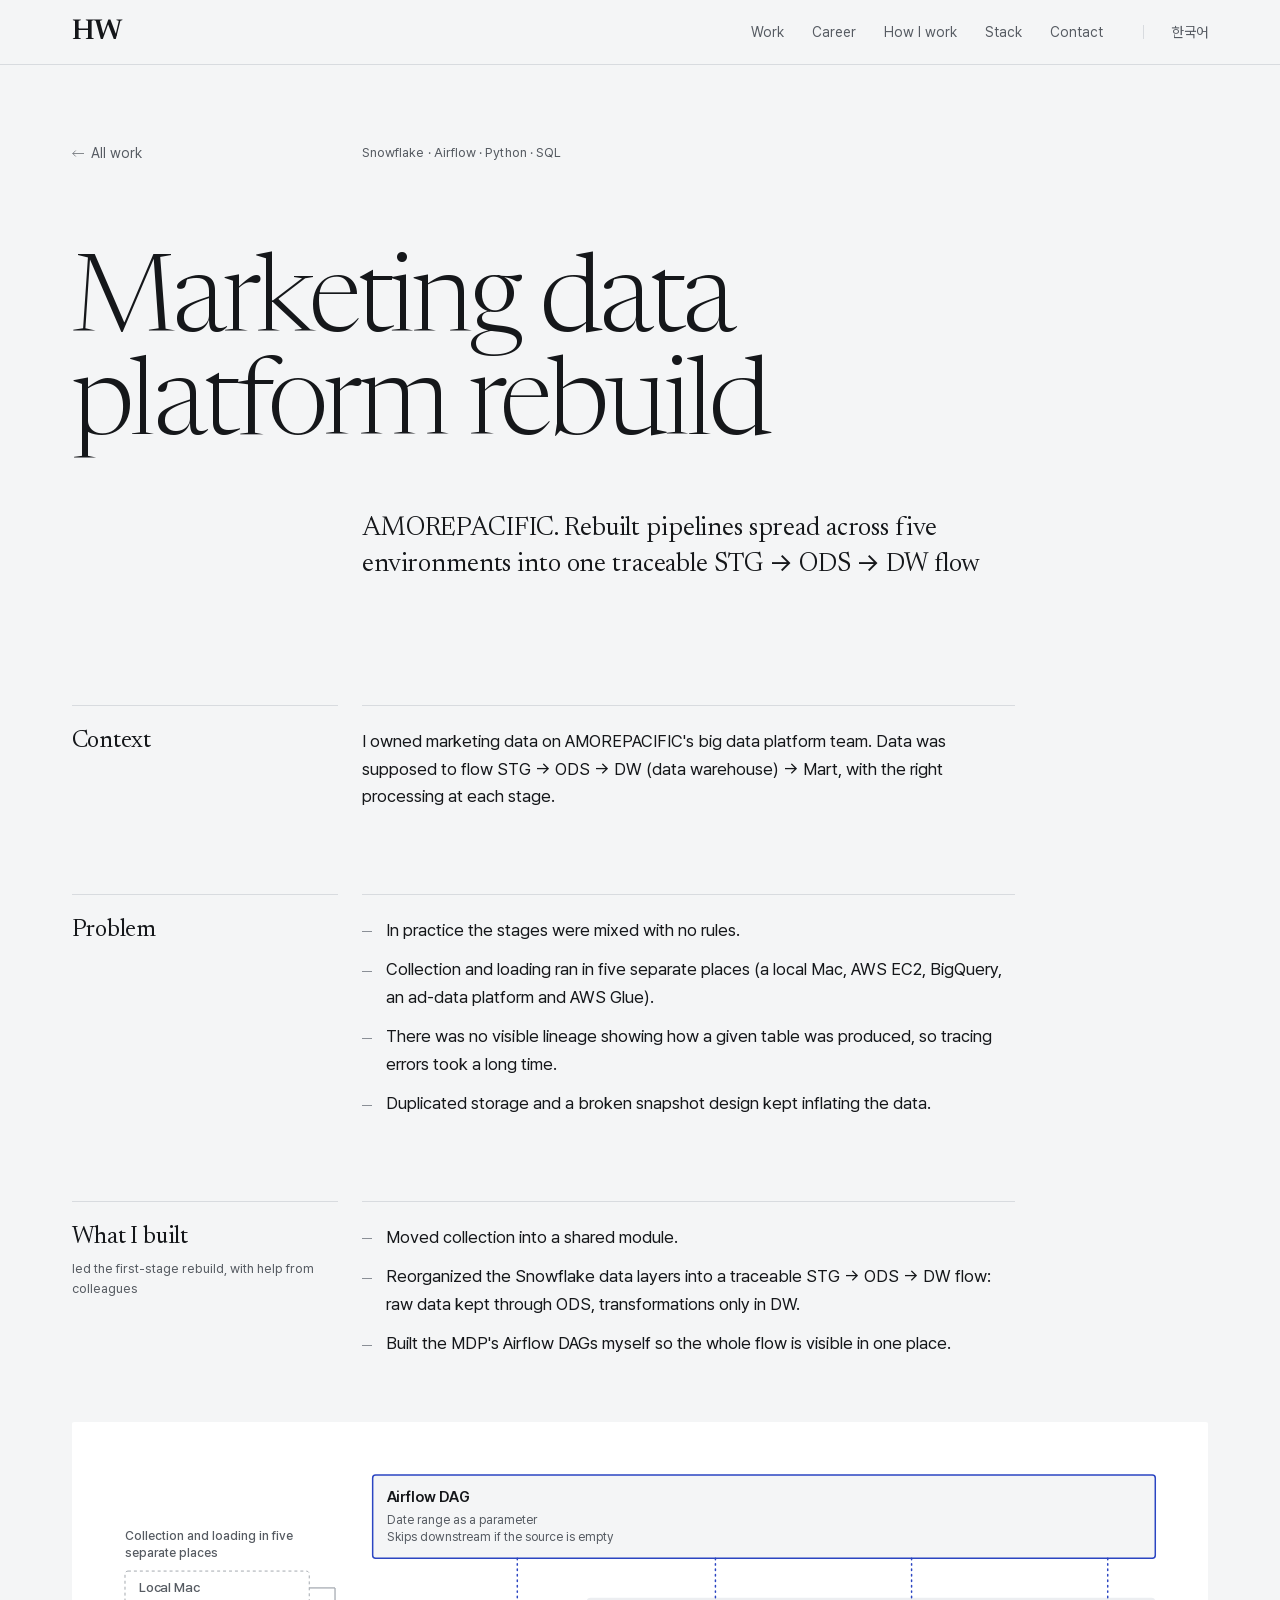
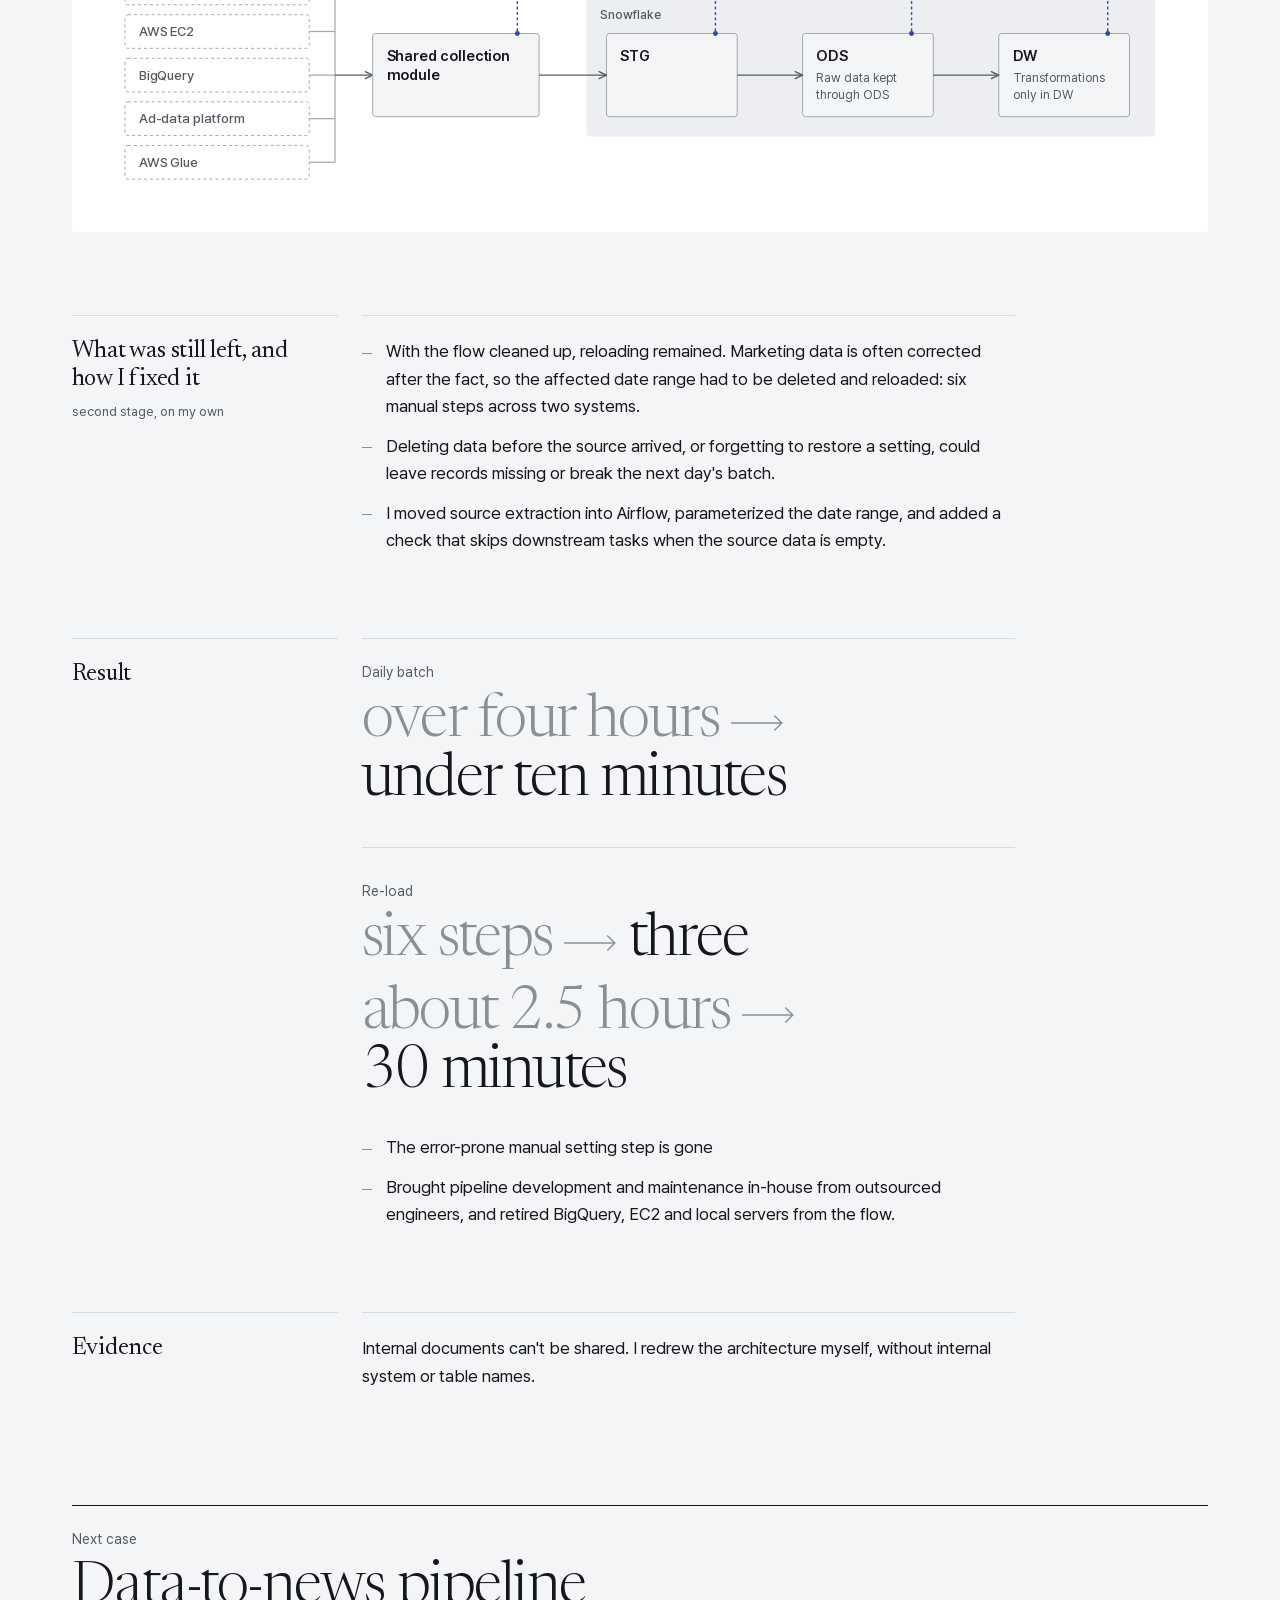
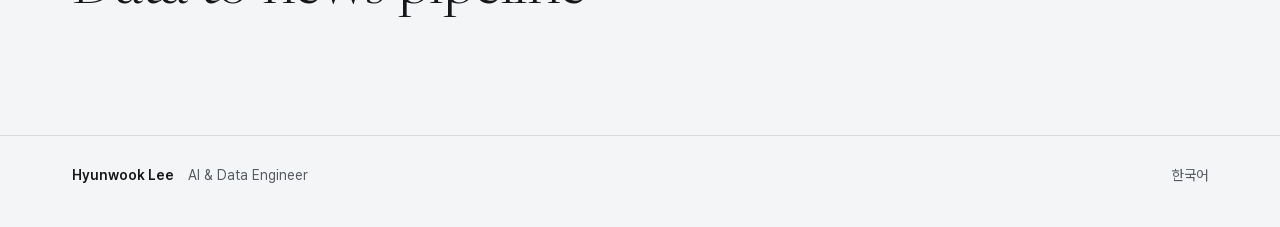
==== en/work/mdp/index.html @ 28d88a38 "Portfolio site" ====
<!DOCTYPE html>
<html lang="en">
<head>
<meta charset="utf-8">
<meta name="viewport" content="width=device-width, initial-scale=1">
<title>Marketing data platform rebuild | Hyunwook Lee</title>
<meta name="description" content="AMOREPACIFIC. Rebuilt pipelines spread across five environments into one traceable STG → ODS → DW flow">
<meta name="color-scheme" content="light dark">
<meta name="theme-color" content="#f4f5f6" media="(prefers-color-scheme: light)">
<meta name="theme-color" content="#111315" media="(prefers-color-scheme: dark)">
<meta property="og:type" content="article">
<meta property="og:title" content="Marketing data platform rebuild | Hyunwook Lee">
<meta property="og:description" content="AMOREPACIFIC. Rebuilt pipelines spread across five environments into one traceable STG → ODS → DW flow">
<meta property="og:url" content="https://this-hw.github.io/en/work/mdp/">
<meta property="og:image" content="https://this-hw.github.io/og-en.png">
<meta property="og:image:width" content="1200">
<meta property="og:image:height" content="630">
<meta property="og:locale" content="en_US">
<meta name="twitter:card" content="summary_large_image">
<link rel="canonical" href="https://this-hw.github.io/en/work/mdp/">
<link rel="alternate" hreflang="ko" href="https://this-hw.github.io/work/mdp/">
<link rel="alternate" hreflang="en" href="https://this-hw.github.io/en/work/mdp/">
<link rel="alternate" hreflang="x-default" href="https://this-hw.github.io/work/mdp/">
<link rel="preload" href="../../../assets/fonts/hwsans-var.woff2" as="font" type="font/woff2" crossorigin>
<link rel="preload" href="../../../assets/fonts/newsreader-var.woff2" as="font" type="font/woff2" crossorigin>
<link rel="stylesheet" href="../../../assets/css/site.css">
<script src="../../../assets/js/site.js" defer></script>
</head>
<body class="p-case">
<a class="skip" href="#main">Skip to content</a>
<header class="mast">
  <div class="wrap mast-in">
    <a class="mast-name" href="../../../en/" aria-label="Hyunwook Lee — Home">HW</a>
    <nav class="mast-nav" aria-label="Selected work"><ul><li><a href="../../../en/#work">Work</a></li><li><a href="../../../en/#career">Career</a></li><li><a href="../../../en/#principles">How I work</a></li><li><a href="../../../en/#stack">Stack</a></li><li><a href="../../../en/#contact">Contact</a></li></ul></nav>
    <a class="lang" href="../../../work/mdp/" hreflang="ko" lang="ko" aria-label="View in Korean">한국어</a>
  </div>
</header>
<main id="main">

<article class="case-page">
  <header class="ch wrap">
    <p class="ch-back"><a href="../../#work">All work</a></p>
    <p class="ch-tags tags" lang="en">Snowflake · Airflow · Python · SQL</p>
    <h1 class="ch-t" lang="en">Marketing data platform rebuild</h1>
    <p class="ch-dek">AMOREPACIFIC. Rebuilt pipelines spread across five environments into one traceable STG → ODS → DW flow</p>
  </header>
  <section class="cs wrap" data-reveal><h2 class="cs-h">Context</h2><div class="cs-b"><p>I owned marketing data on AMOREPACIFIC&#x27;s big data platform team. Data was supposed to flow STG → ODS → DW (data warehouse) → Mart, with the right processing at each stage.</p></div></section><section class="cs wrap" data-reveal><h2 class="cs-h">Problem</h2><div class="cs-b"><ul class="bul"><li>In practice the stages were mixed with no rules.</li><li>Collection and loading ran in five separate places (a local Mac, AWS EC2, BigQuery, an <span class="nw">ad-data</span> platform and AWS Glue).</li><li>There was no visible lineage showing how a given table was produced, so tracing errors took a long time.</li><li>Duplicated storage and a broken snapshot design kept inflating the data.</li></ul></div></section><section class="cs wrap" data-reveal><h2 class="cs-h">What I built<span class="cs-note">led the first-stage rebuild, with help from colleagues</span></h2><div class="cs-b"><ul class="bul"><li>Moved collection into a shared module.</li><li>Reorganized the Snowflake data layers into a traceable STG → ODS → DW flow: raw data kept through ODS, transformations only in DW.</li><li>Built the MDP&#x27;s Airflow DAGs myself so the whole flow is visible in one place.</li></ul></div><figure class="dg"><svg class="dg-svg dg-w" viewBox="-2 -2 1044 311" width="1044" height="311" role="img" aria-labelledby="dg-mdp-w-title" focusable="false"><title id="dg-mdp-w-title">Marketing data platform rebuild architecture</title><defs><marker id="dg-mdp-w-ah" viewBox="0 0 10 10" refX="8.5" refY="5" markerWidth="8" markerHeight="8" orient="auto-start-reverse"><path d="M1 1.5 L8.5 5 L1 8.5" class="dg-head"/></marker><marker id="dg-mdp-w-aha" viewBox="0 0 10 10" refX="8.5" refY="5" markerWidth="8" markerHeight="8" orient="auto-start-reverse"><path d="M1 1.5 L8.5 5 L1 8.5" class="dg-head dg-head-acc"/></marker></defs><text x="0" y="66" class="dg-cap" text-anchor="start">Collection and loading in five</text><text x="0" y="83" class="dg-cap" text-anchor="start">separate places</text><g class="dg-node dg-muted"><rect x="0" y="97" width="186" height="34" rx="3"/><text x="14" y="118.5" class="dg-t dg-t-sm">Local Mac</text></g><path d="M186 114 L212 114" class="dg-e dg-e-soft"/><g class="dg-node dg-muted"><rect x="0" y="141" width="186" height="34" rx="3"/><text x="14" y="162.5" class="dg-t dg-t-sm">AWS EC2</text></g><path d="M186 158 L212 158" class="dg-e dg-e-soft"/><g class="dg-node dg-muted"><rect x="0" y="185" width="186" height="34" rx="3"/><text x="14" y="206.5" class="dg-t dg-t-sm">BigQuery</text></g><path d="M186 202 L212 202" class="dg-e dg-e-soft"/><g class="dg-node dg-muted"><rect x="0" y="229" width="186" height="34" rx="3"/><text x="14" y="250.5" class="dg-t dg-t-sm">Ad-data platform</text></g><path d="M186 246 L212 246" class="dg-e dg-e-soft"/><g class="dg-node dg-muted"><rect x="0" y="273" width="186" height="34" rx="3"/><text x="14" y="294.5" class="dg-t dg-t-sm">AWS Glue</text></g><path d="M186 290 L212 290" class="dg-e dg-e-soft"/><path d="M212 114 L212 290" class="dg-e dg-e-soft"/><path d="M212 202 L250 202" class="dg-e" marker-end="url(#dg-mdp-w-ah)"/><g class="dg-group"><rect x="466" y="124" width="574" height="140" rx="4"/><text x="480" y="145" class="dg-cap" text-anchor="start">Snowflake</text></g><g class="dg-node dg-plain"><rect x="250" y="160" width="168" height="84" rx="3"/><text x="264" y="187.4" class="dg-t" text-anchor="start">Shared collection</text><text x="264" y="207.4" class="dg-t" text-anchor="start">module</text></g><g class="dg-node dg-plain"><rect x="486" y="160" width="132" height="84" rx="3"/><text x="500" y="187.4" class="dg-t" text-anchor="start">STG</text></g><g class="dg-node dg-plain"><rect x="684" y="160" width="132" height="84" rx="3"/><text x="698" y="187.4" class="dg-t" text-anchor="start">ODS</text><text x="698" y="209.24" class="dg-s" text-anchor="start">Raw data kept</text><text x="698" y="226.24" class="dg-s" text-anchor="start">through ODS</text></g><g class="dg-node dg-plain"><rect x="882" y="160" width="132" height="84" rx="3"/><text x="896" y="187.4" class="dg-t" text-anchor="start">DW</text><text x="896" y="209.24" class="dg-s" text-anchor="start">Transformations</text><text x="896" y="226.24" class="dg-s" text-anchor="start">only in DW</text></g><path d="M418 202 L486 202" class="dg-e" marker-end="url(#dg-mdp-w-ah)"/><path d="M618 202 L684 202" class="dg-e" marker-end="url(#dg-mdp-w-ah)"/><path d="M816 202 L882 202" class="dg-e" marker-end="url(#dg-mdp-w-ah)"/><g class="dg-node dg-accent"><rect x="250" y="0" width="790" height="84" rx="3"/><text x="264" y="27.4" class="dg-t" text-anchor="start">Airflow DAG</text><text x="264" y="49.24" class="dg-s" text-anchor="start">Date range as a parameter</text><text x="264" y="66.24" class="dg-s" text-anchor="start">Skips downstream if the source is empty</text></g><path d="M396 84 L396 160" class="dg-e dg-e-acc dg-dot-line"/><circle cx="396" cy="160" r="2.5" class="dg-dot"/><path d="M596 84 L596 160" class="dg-e dg-e-acc dg-dot-line"/><circle cx="596" cy="160" r="2.5" class="dg-dot"/><path d="M794 84 L794 160" class="dg-e dg-e-acc dg-dot-line"/><circle cx="794" cy="160" r="2.5" class="dg-dot"/><path d="M992 84 L992 160" class="dg-e dg-e-acc dg-dot-line"/><circle cx="992" cy="160" r="2.5" class="dg-dot"/></svg><svg class="dg-svg dg-n" viewBox="-2 -2 344 712" width="344" height="712" role="img" aria-labelledby="dg-mdp-n-title" focusable="false"><title id="dg-mdp-n-title">Marketing data platform rebuild architecture</title><defs><marker id="dg-mdp-n-ah" viewBox="0 0 10 10" refX="8.5" refY="5" markerWidth="8" markerHeight="8" orient="auto-start-reverse"><path d="M1 1.5 L8.5 5 L1 8.5" class="dg-head"/></marker><marker id="dg-mdp-n-aha" viewBox="0 0 10 10" refX="8.5" refY="5" markerWidth="8" markerHeight="8" orient="auto-start-reverse"><path d="M1 1.5 L8.5 5 L1 8.5" class="dg-head dg-head-acc"/></marker></defs><g class="dg-group"><rect x="0" y="0" width="340" height="174" rx="4"/><text x="14" y="21" class="dg-cap" text-anchor="start">Collection and loading in five separate places</text></g><g class="dg-node dg-muted"><rect x="14" y="38" width="148" height="34" rx="3"/><text x="26" y="59.5" class="dg-t dg-t-sm">Local Mac</text></g><g class="dg-node dg-muted"><rect x="178" y="38" width="148" height="34" rx="3"/><text x="190" y="59.5" class="dg-t dg-t-sm">AWS EC2</text></g><g class="dg-node dg-muted"><rect x="14" y="82" width="148" height="34" rx="3"/><text x="26" y="103.5" class="dg-t dg-t-sm">BigQuery</text></g><g class="dg-node dg-muted"><rect x="178" y="82" width="148" height="34" rx="3"/><text x="190" y="103.5" class="dg-t dg-t-sm">Ad-data platform</text></g><g class="dg-node dg-muted"><rect x="14" y="126" width="148" height="34" rx="3"/><text x="26" y="147.5" class="dg-t dg-t-sm">AWS Glue</text></g><path d="M22 174 L22 210" class="dg-e" marker-end="url(#dg-mdp-n-ah)"/><g class="dg-group"><rect x="0" y="292" width="284" height="292" rx="4"/><text x="14" y="313" class="dg-cap" text-anchor="start">Snowflake</text></g><path d="M22 256 L22 292" class="dg-e" marker-end="url(#dg-mdp-n-ah)"/><g class="dg-node dg-plain"><rect x="0" y="210" width="284" height="46" rx="3"/><text x="14" y="237.4" class="dg-t" text-anchor="start">Shared collection module</text></g><g class="dg-node dg-plain"><rect x="14" y="328" width="256" height="46" rx="3"/><text x="28" y="355.4" class="dg-t" text-anchor="start">STG</text></g><g class="dg-node dg-plain"><rect x="14" y="404" width="256" height="67" rx="3"/><text x="28" y="431.4" class="dg-t" text-anchor="start">ODS</text><text x="28" y="453.24" class="dg-s" text-anchor="start">Raw data kept through ODS</text></g><g class="dg-node dg-plain"><rect x="14" y="501" width="256" height="67" rx="3"/><text x="28" y="528.4" class="dg-t" text-anchor="start">DW</text><text x="28" y="550.24" class="dg-s" text-anchor="start">Transformations only in DW</text></g><path d="M36 374 L36 404" class="dg-e" marker-end="url(#dg-mdp-n-ah)"/><path d="M36 471 L36 501" class="dg-e" marker-end="url(#dg-mdp-n-ah)"/><path d="M326 233 L326 624" class="dg-e dg-e-acc dg-dot-line"/><path d="M284 233 L326 233" class="dg-e dg-e-acc dg-dot-line"/><circle cx="284" cy="233" r="2.5" class="dg-dot"/><path d="M270 351 L326 351" class="dg-e dg-e-acc dg-dot-line"/><circle cx="270" cy="351" r="2.5" class="dg-dot"/><path d="M270 437.5 L326 437.5" class="dg-e dg-e-acc dg-dot-line"/><circle cx="270" cy="437.5" r="2.5" class="dg-dot"/><path d="M270 534.5 L326 534.5" class="dg-e dg-e-acc dg-dot-line"/><circle cx="270" cy="534.5" r="2.5" class="dg-dot"/><g class="dg-node dg-accent"><rect x="0" y="624" width="340" height="84" rx="3"/><text x="14" y="651.4" class="dg-t" text-anchor="start">Airflow DAG</text><text x="14" y="673.24" class="dg-s" text-anchor="start">Date range as a parameter</text><text x="14" y="690.24" class="dg-s" text-anchor="start">Skips downstream if the source is empty</text></g></svg></figure></section><section class="cs wrap" data-reveal><h2 class="cs-h">What was still left, and how I fixed it<span class="cs-note">second stage, on my own</span></h2><div class="cs-b"><ul class="bul"><li>With the flow cleaned up, reloading remained. Marketing data is often corrected after the fact, so the affected date range had to be deleted and reloaded: six manual steps across two systems.</li><li>Deleting data before the source arrived, or forgetting to restore a setting, could leave records missing or break the next day&#x27;s batch.</li><li>I moved source extraction into Airflow, parameterized the date range, and added a check that skips downstream tasks when the source data is empty.</li></ul></div></section><section class="cs wrap" data-reveal><h2 class="cs-h">Result</h2><div class="cs-b"><div class="figs"><div class="fig"><p class="fig-label">Daily batch</p><p class="fig-pair"><span class="fig-b">over four hours</span><span class="fig-arrow" aria-hidden="true"></span><span class="vh">→</span><span class="fig-a">under ten minutes</span></p></div><div class="fig"><p class="fig-label">Re-load</p><p class="fig-pair"><span class="fig-b">six steps</span><span class="fig-arrow" aria-hidden="true"></span><span class="vh">→</span><span class="fig-a">three</span></p><p class="fig-pair"><span class="fig-b">about 2.5 hours</span><span class="fig-arrow" aria-hidden="true"></span><span class="vh">→</span><span class="fig-a">30 minutes</span></p></div></div><ul class="bul"><li>The <span class="nw">error-prone</span> manual setting step is gone</li><li>Brought pipeline development and maintenance <span class="nw">in-house</span> from outsourced engineers, and retired BigQuery, EC2 and local servers from the flow.</li></ul></div></section><section class="cs wrap" data-reveal><h2 class="cs-h">Evidence</h2><div class="cs-b"><p>Internal documents can&#x27;t be shared. I redrew the architecture myself, without internal system or table names.</p></div></section>
  <nav class="nx wrap" aria-label="Next case">
    <a href="../syndicator/"><span>Next case</span><strong lang="en">Data-to-news pipeline</strong></a>
  </nav>
</article>

</main>
<footer class="foot">
  <div class="wrap foot-in">
    <p class="foot-name">Hyunwook Lee<span>AI &amp; Data Engineer</span></p>
    <a class="lang" href="../../../work/mdp/" hreflang="ko" lang="ko" aria-label="View in Korean">한국어</a>
  </div>
</footer>
</body>
</html>
---- assets/css/site.css ----
/* Portfolio — Hyunwook Lee
   Fonts: HW Sans = Pretendard 1.3.9 subset (SIL OFL 1.1, renamed per RFN),
          Newsreader (SIL OFL 1.1). Licenses in assets/fonts/. */

@font-face {
  font-family: "HW Sans";
  src: url("../fonts/hwsans-var.woff2") format("woff2");
  font-weight: 45 930;
  font-style: normal;
  font-display: swap;
}
@font-face {
  font-family: "Newsreader";
  src: url("../fonts/newsreader-var.woff2") format("woff2");
  font-weight: 200 800;
  font-style: normal;
  font-display: swap;
}

/* ---------- Tokens ---------- */
:root {
  --paper: #f4f5f6;
  --raised: #ffffff;
  --ink: #15171a;
  --ink-2: #565b62;
  --ink-3: #8a8f96;
  --rule: #d8dbdf;
  --accent: #2b45c2;
  --dg-fill: #f4f5f6;
  --dg-line: #a3a8af;
  --dg-group: #eceef1;

  --sans: "HW Sans", -apple-system, BlinkMacSystemFont, "Apple SD Gothic Neo", "Noto Sans KR", sans-serif;
  --serif: "Newsreader", "HW Sans", Georgia, serif;
  --mono: ui-monospace, "SF Mono", Menlo, Consolas, monospace;

  --margin: clamp(20px, 5.6vw, 88px);
  --gutter: clamp(16px, 1.9vw, 28px);
  --max: 1440px;
  --sec-gap: clamp(72px, 9vw, 136px);

  color-scheme: light;
}
@media (prefers-color-scheme: dark) {
  :root:not([data-theme="light"]) {
    --paper: #111315;
    --raised: #181b1e;
    --ink: #e9eaec;
    --ink-2: #a2a8b0;
    --ink-3: #737981;
    --rule: #2a2e33;
    --accent: #9eacff;
    --dg-fill: #111315;
    --dg-line: #5d636b;
    --dg-group: #1f2226;
    color-scheme: dark;
  }
}
:root[data-theme="dark"] {
  --paper: #111315;
  --raised: #181b1e;
  --ink: #e9eaec;
  --ink-2: #a2a8b0;
  --ink-3: #737981;
  --rule: #2a2e33;
  --accent: #9eacff;
  --dg-fill: #111315;
  --dg-line: #5d636b;
  --dg-group: #1f2226;
  color-scheme: dark;
}

/* ---------- Base ---------- */
*, *::before, *::after { box-sizing: border-box; }
html { -webkit-text-size-adjust: 100%; text-size-adjust: 100%; scroll-behavior: smooth; }
@media (prefers-reduced-motion: reduce) { html { scroll-behavior: auto; } }
body {
  margin: 0;
  background: var(--paper);
  color: var(--ink);
  font-family: var(--sans);
  font-size: 1.0625rem;
  line-height: 1.75;
  font-feature-settings: "kern";
  -webkit-font-smoothing: antialiased;
  -moz-osx-font-smoothing: grayscale;
  text-rendering: optimizeLegibility;
}
:lang(ko) { word-break: keep-all; overflow-wrap: break-word; }
html:lang(en) body { line-height: 1.62; }
h1, h2, h3, p, ul, ol, dl, dd, figure { margin: 0; padding: 0; }
ul, ol { list-style: none; }
a { color: inherit; text-decoration-thickness: 1px; text-underline-offset: 0.22em; }
a:focus-visible { outline: 2px solid var(--accent); outline-offset: 3px; border-radius: 2px; }
code { font-family: var(--mono); font-size: 0.86em; background: var(--raised); padding: 0.1em 0.35em; border-radius: 3px; border: 1px solid var(--rule); white-space: nowrap; }
strong { font-weight: 600; }
::selection { background: var(--accent); color: var(--paper); }

.skip { position: absolute; left: -9999px; top: 0; }
.skip:focus { left: var(--margin); top: 12px; background: var(--raised); padding: 8px 12px; z-index: 10; }
.nw { white-space: nowrap; }
.vh { position: absolute; width: 1px; height: 1px; overflow: hidden; clip: rect(0 0 0 0); white-space: nowrap; }

.wrap { max-width: var(--max); margin-inline: auto; padding-inline: var(--margin); }

/* 12-column grid and the 9-column sub-grid used right of section heads */
.hero, .m-list, .sec, .cs, .ch {
  display: grid;
  grid-template-columns: repeat(12, minmax(0, 1fr));
  column-gap: var(--gutter);
}
.case, .cr, .st, .principles li {
  display: grid;
  grid-template-columns: repeat(9, minmax(0, 1fr));
  column-gap: var(--gutter);
}

/* ---------- Masthead ---------- */
.mast { border-bottom: 1px solid var(--rule); }
.mast-in { display: flex; align-items: center; gap: 40px; height: 64px; font-size: 0.875rem; }
.mast-name { font-family: var(--serif); font-size: 1.75rem; font-weight: 600; line-height: 1; letter-spacing: -0.03em; text-decoration: none; }
.mast-nav { margin-left: auto; }
.mast-nav ul { display: flex; gap: 28px; }
.mast-nav a, .lang { color: var(--ink-2); text-decoration: none; }
.mast-nav a:hover, .lang:hover { color: var(--ink); }
.lang { padding-left: 28px; border-left: 1px solid var(--rule); line-height: 1; }

/* ---------- Hero ---------- */
.hero { padding-top: clamp(64px, 11vw, 168px); padding-bottom: clamp(64px, 8vw, 120px); }
.hero-id { grid-column: 1 / -1; display: flex; flex-wrap: wrap; gap: 4px 14px; font-size: 0.9375rem; color: var(--ink-2); }
.hero-name { color: var(--ink); font-weight: 600; }
.hero-h {
  grid-column: 1 / span 11;
  margin-top: clamp(24px, 3vw, 40px);
  font-weight: 560;
  font-size: clamp(2.125rem, 4.7vw, 4.375rem);
  line-height: 1.24;
  letter-spacing: -0.036em;
  text-wrap: balance;
}
html:lang(en) .hero-h {
  font-family: var(--serif);
  font-weight: 330;
  font-size: clamp(2.75rem, 6.6vw, 6.25rem);
  line-height: 1.0;
  letter-spacing: -0.022em;
  grid-column: 1 / span 11;
}
.hero-h .ln { display: block; }
.hero-sub {
  grid-column: 7 / span 5;
  margin-top: clamp(40px, 5vw, 72px);
  font-size: 1.1875rem;
  line-height: 1.7;
  color: var(--ink-2);
  text-wrap: pretty;
}

/* ---------- Metrics ---------- */
.metrics { }
.m-list { border-top: 1px solid var(--ink); padding-top: 28px; row-gap: 40px; }
.m { display: flex; flex-direction: column; }
.m-1 { grid-column: 1 / span 3; }
.m-2 { grid-column: 4 / span 6; padding-left: var(--gutter); border-left: 1px solid var(--rule); padding-right: var(--gutter); border-right: 1px solid var(--rule); }
.m-3 { grid-column: 10 / span 3; }
.m-lead { font-weight: 600; font-size: 1.375rem; line-height: 1.35; letter-spacing: -0.02em; text-wrap: balance; }
html:lang(en) .m-lead { font-family: var(--serif); font-weight: 420; font-size: 1.625rem; line-height: 1.18; letter-spacing: -0.01em; }
.m-rest { margin-top: 14px; font-size: 0.9375rem; line-height: 1.6; color: var(--ink-2); max-width: 24em; }
.m-fig, .fig-pair {
  font-family: var(--serif);
  font-weight: 300;
  font-size: clamp(2.75rem, 5.6vw, 5.5rem);
  line-height: 1;
  letter-spacing: -0.03em;
  font-variant-numeric: lining-nums;
  display: flex;
  flex-wrap: wrap;
  align-items: baseline;
  column-gap: 0.2em;
}
.fig-b { color: var(--ink-3); }
.fig-a { color: var(--ink); }
.u { font-family: var(--sans); font-weight: 400; font-size: 0.42em; letter-spacing: -0.01em; margin-left: 0.08em; }
.fig-arrow {
  display: inline-block;
  width: 0.9em;
  height: 0.42em;
  align-self: center;
  background: var(--ink-3);
  -webkit-mask: url("data:image/svg+xml,%3Csvg xmlns='http://www.w3.org/2000/svg' viewBox='0 0 60 20'%3E%3Cpath d='M0 10H58M49 1.5l8.5 8.5-8.5 8.5' fill='none' stroke='%23000' stroke-width='1.6'/%3E%3C/svg%3E") no-repeat center / contain;
  mask: url("data:image/svg+xml,%3Csvg xmlns='http://www.w3.org/2000/svg' viewBox='0 0 60 20'%3E%3Cpath d='M0 10H58M49 1.5l8.5 8.5-8.5 8.5' fill='none' stroke='%23000' stroke-width='1.6'/%3E%3C/svg%3E") no-repeat center / contain;
}

/* ---------- Sections ---------- */
.sec { padding-top: var(--sec-gap); }
.sec > .sec-h, .sec > .sec-b { border-top: 1px solid var(--rule); padding-top: 22px; }
.sec-h { grid-column: 1 / span 3; font-size: 1rem; font-weight: 600; letter-spacing: -0.01em; line-height: 1.5; }
html:lang(en) .sec-h { font-family: var(--serif); font-weight: 400; font-size: 1.5rem; line-height: 1.15; letter-spacing: -0.005em; }
.sec-b { grid-column: 4 / -1; }

/* Work list */
.case { color: inherit; text-decoration: none; padding-block: 34px; border-top: 1px solid var(--rule); }
.cases li:first-child .case { border-top: 0; padding-top: 2px; }
.case-h { grid-column: 1 / span 4; padding-right: 8px; }
.case-t { font-weight: 600; font-size: 1.625rem; line-height: 1.3; letter-spacing: -0.03em; transition: color 0.2s ease; }
html:lang(en) .case-t { font-family: var(--serif); font-weight: 340; font-size: clamp(2rem, 3vw, 2.75rem); line-height: 1.02; letter-spacing: -0.02em; }
.tags { font-size: 0.8125rem; line-height: 1.5; color: var(--ink-2); letter-spacing: 0.005em; }
.case-h .tags { margin-top: 12px; }
.case-l { grid-column: 5 / span 5; font-size: 1rem; line-height: 1.7; color: var(--ink-2); }
.case-more { grid-column: 5 / span 5; margin-top: 14px; font-size: 0.875rem; font-weight: 500; color: var(--accent); }
.case:hover .case-t { color: var(--accent); }
.case:hover .case-more { text-decoration: underline; text-underline-offset: 0.25em; }
.case:focus-visible { outline: 2px solid var(--accent); outline-offset: 6px; }
.note { margin-top: 36px; padding-top: 20px; border-top: 1px solid var(--rule); font-size: 0.875rem; line-height: 1.7; color: var(--ink-2); max-width: 44em; }

/* Career and stack */
.cr, .st { padding-block: 16px; border-top: 1px solid var(--rule); }
.career .cr:first-child, .stack .st:first-child { border-top: 0; padding-top: 0; }
.cr dt, .st dt { grid-column: 1 / span 2; font-size: 0.875rem; line-height: 1.75rem; color: var(--ink-2); font-variant-numeric: tabular-nums; }
.cr dd, .st dd { grid-column: 3 / span 7; }
.cr strong { font-weight: 600; }
.cr dd span { display: block; color: var(--ink-2); font-size: 0.9375rem; }
.st dd { font-size: 1rem; }

/* Principles */
.principles li { padding-block: 26px; border-top: 1px solid var(--rule); }
.principles li:first-child { border-top: 0; padding-top: 0; }
.pr-lead { grid-column: 1 / span 4; font-weight: 600; font-size: 1.1875rem; line-height: 1.5; letter-spacing: -0.02em; }
html:lang(en) .pr-lead { font-family: var(--serif); font-weight: 400; font-size: 1.625rem; line-height: 1.15; letter-spacing: -0.01em; }
.pr-body { grid-column: 5 / span 5; color: var(--ink-2); font-size: 1rem; }

/* Contact */
.contact-line { font-size: 1.25rem; line-height: 1.5; letter-spacing: -0.015em; }
html:lang(en) .contact-line { font-family: var(--serif); font-size: 1.75rem; font-weight: 400; letter-spacing: -0.01em; }
.contact-main { margin-top: 16px; font-size: 1.125rem; line-height: 1.4; }
.contact-main a { color: var(--accent); text-decoration-thickness: 1px; text-underline-offset: 0.14em; overflow-wrap: anywhere; }
.contact-more { display: flex; gap: 28px; margin-top: 28px; font-size: 0.9375rem; }
.contact-more a { color: var(--ink-2); }
.contact-more a:hover { color: var(--ink); }

/* ---------- Footer ---------- */
.foot { margin-top: var(--sec-gap); border-top: 1px solid var(--rule); }
.foot-in { display: flex; align-items: center; justify-content: space-between; gap: 24px; padding-block: 28px 40px; font-size: 0.875rem; }
.foot-name { font-weight: 600; }
.foot-name span { margin-left: 14px; font-weight: 400; color: var(--ink-2); }
.foot .lang { border-left: 0; padding-left: 0; }

/* ---------- Case page ---------- */
.ch { padding-top: clamp(40px, 6vw, 88px); padding-bottom: clamp(24px, 3vw, 40px); }
.ch-back { grid-column: 1 / span 3; font-size: 0.875rem; }
.ch-tags { grid-column: 4 / -1; align-self: center; }
.ch-back a { color: var(--ink-2); text-decoration: none; }
.ch-back a::before { content: ""; display: inline-block; width: 0.9em; height: 0.6em; margin-right: 0.5em; background: currentColor; vertical-align: 0.02em;
  -webkit-mask: url("data:image/svg+xml,%3Csvg xmlns='http://www.w3.org/2000/svg' viewBox='0 0 24 14'%3E%3Cpath d='M24 7H1.5M7.5 1L1.5 7l6 6' fill='none' stroke='%23000' stroke-width='1.4'/%3E%3C/svg%3E") no-repeat center / contain;
  mask: url("data:image/svg+xml,%3Csvg xmlns='http://www.w3.org/2000/svg' viewBox='0 0 24 14'%3E%3Cpath d='M24 7H1.5M7.5 1L1.5 7l6 6' fill='none' stroke='%23000' stroke-width='1.4'/%3E%3C/svg%3E") no-repeat center / contain; }
.ch-back a:hover { color: var(--ink); }
.ch-t {
  grid-column: 1 / span 11;
  margin-top: clamp(48px, 7vw, 104px);
  font-weight: 600;
  font-size: clamp(2.25rem, 5.2vw, 4.5rem);
  line-height: 1.18;
  letter-spacing: -0.04em;
  text-wrap: balance;
}
html:lang(en) .ch-t { font-family: var(--serif); font-weight: 300; font-size: clamp(3rem, 8.4vw, 8.5rem); line-height: 0.96; letter-spacing: -0.03em; }
.ch-dek { grid-column: 4 / span 7; margin-top: clamp(32px, 4vw, 56px); font-size: 1.3125rem; line-height: 1.6; letter-spacing: -0.01em; text-wrap: pretty; }
html:lang(en) .ch-dek { font-family: var(--serif); font-size: 1.625rem; line-height: 1.38; font-weight: 380; letter-spacing: -0.005em; }

.cs { padding-top: clamp(56px, 6.5vw, 96px); }
.cs > .cs-h, .cs > .cs-b { border-top: 1px solid var(--rule); padding-top: 22px; }
.cs-h { grid-column: 1 / span 3; font-size: 1rem; font-weight: 600; line-height: 1.5; letter-spacing: -0.01em; padding-right: 12px; }
html:lang(en) .cs-h { font-family: var(--serif); font-weight: 400; font-size: 1.5rem; line-height: 1.15; }
.cs-note { display: block; margin-top: 8px; font-family: var(--sans); font-size: 0.8125rem; font-weight: 400; line-height: 1.5; color: var(--ink-2); letter-spacing: 0; }
.cs-b { grid-column: 4 / span 7; }
.cs-b > * + * { margin-top: 1.1em; }
.cs-b p, .cs-b li { max-width: 40em; text-wrap: pretty; }
.bul li { position: relative; padding-left: 1.4em; }
.bul li + li { margin-top: 0.7em; }
.bul li::before { content: ""; position: absolute; left: 0; top: 0.86em; width: 0.6em; height: 1px; background: var(--ink-3); }
.lead { font-size: 1.5rem; line-height: 1.5; letter-spacing: -0.02em; font-weight: 500; }
html:lang(en) .lead { font-family: var(--serif); font-size: 1.875rem; line-height: 1.25; font-weight: 380; letter-spacing: -0.01em; }
.ev { display: flex; flex-wrap: wrap; gap: 10px 32px; }
.ev a { color: var(--accent); }

.figs { display: grid; gap: 36px; padding-bottom: 12px; }
.fig + .fig { padding-top: 32px; border-top: 1px solid var(--rule); }
.fig-label { font-size: 0.875rem; color: var(--ink-2); margin-bottom: 10px; }
.fig-pair { font-size: clamp(2.5rem, 4.6vw, 4.25rem); }
.fig-pair + .fig-pair { margin-top: 14px; }

/* Diagram plate */
.dg { grid-column: 1 / -1; margin-top: clamp(44px, 5vw, 72px); background: var(--raised); padding: clamp(20px, 4vw, 64px); border-radius: 2px; }
.dg-svg { display: block; width: 100%; height: auto; margin-inline: auto; overflow: visible; }
.dg-w { max-width: 1180px; }
.dg-n { display: none; max-width: 400px; }
.dg-node rect { fill: var(--dg-fill); stroke: var(--dg-line); stroke-width: 1; }
.dg-accent rect { stroke: var(--accent); stroke-width: 1.5; }
.dg-muted rect { fill: none; stroke-dasharray: 3 3; }
.dg-group rect { fill: var(--dg-group); stroke: none; }
.dg-t { font-family: var(--sans); font-size: 15px; font-weight: 600; fill: var(--ink); letter-spacing: -0.01em; }
.dg-t-sm { font-size: 13.5px; font-weight: 500; }
.dg-muted .dg-t { fill: var(--ink-2); font-weight: 500; }
.dg-s { font-family: var(--sans); font-size: 12.5px; fill: var(--ink-2); }
.dg-cap { font-family: var(--sans); font-size: 12.5px; font-weight: 500; fill: var(--ink-2); }
.dg-tag { font-family: var(--sans); font-size: 11.5px; font-weight: 600; fill: var(--accent); }
.dg-dot { fill: var(--accent); }
.dg-dot-n { fill: var(--ink-2); }
.dg-e { fill: none; stroke: var(--ink-2); stroke-width: 1.25; }
.dg-e-soft { stroke: var(--dg-line); }
.dg-e-acc { stroke: var(--accent); }
.dg-dot-line { stroke-dasharray: 1.5 4; stroke-linecap: round; stroke-width: 1.5; }
.dg-head { fill: none; stroke: var(--ink-2); stroke-width: 1.4; stroke-linecap: round; stroke-linejoin: round; }
.dg-head-acc { stroke: var(--accent); }
.dg-neq { font-family: var(--serif); font-size: 26px; font-weight: 300; fill: var(--ink-2); }

/* Next case */
.nx { margin-top: var(--sec-gap); }
.nx a { display: block; padding-top: 22px; border-top: 1px solid var(--ink); text-decoration: none; }
.nx span { display: block; font-size: 0.875rem; color: var(--ink-2); }
.nx strong { display: block; margin-top: 10px; font-weight: 600; font-size: clamp(1.75rem, 3.4vw, 3rem); line-height: 1.15; letter-spacing: -0.035em; transition: color 0.2s ease; }
html:lang(en) .nx strong { font-family: var(--serif); font-weight: 300; font-size: clamp(2.25rem, 4.6vw, 4.25rem); line-height: 1; letter-spacing: -0.025em; }
.nx a:hover strong { color: var(--accent); }

/* ---------- Reveal (JS adds .rv; reduced motion never gets it) ---------- */
.rv [data-reveal] { opacity: 0; transform: translateY(14px); transition: opacity 0.9s ease, transform 0.9s cubic-bezier(0.2, 0.7, 0.2, 1); }
.rv [data-reveal].in { opacity: 1; transform: none; }

/* ---------- Medium ---------- */
@media (max-width: 1100px) {
  .m-list { row-gap: 28px; }
  .m-1, .m-2, .m-3 { grid-column: 1 / -1; }
  .m-2 { padding: 0; border: 0; }
  .m + .m { border-top: 1px solid var(--rule); padding-top: 24px; }
  .hero-sub { grid-column: 5 / span 8; }
}
@media (max-width: 880px) {
  .dg-w { display: none; }
  .dg-n { display: block; }
}

/* ---------- Narrow ---------- */
@media screen and (max-width: 760px) {
  body { font-size: 1rem; }
  .mast-nav { display: none; }
  .mast-in { justify-content: space-between; height: 56px; }
  .lang { border-left: 0; padding-left: 0; }
  .hero, .m-list, .sec, .cs, .ch, .case, .cr, .st, .principles li { grid-template-columns: minmax(0, 1fr); }
  .hero-id, .hero-h, .hero-sub, .m-1, .m-2, .m-3, .sec-h, .sec-b, .case-h, .case-l, .case-more, .ch-tags,
  .cr dt, .cr dd, .st dt, .st dd, .pr-lead, .pr-body, .ch-back, .ch-t, .ch-dek, .cs-h, .cs-b { grid-column: 1 / -1; }
  .sec > .sec-b, .cs > .cs-b { border-top: 0; padding-top: 18px; }
  .case { padding-block: 26px; }
  .case-l { margin-top: 12px; }
  .ch-tags { margin-top: 28px; }
  .cr dt, .st dt { line-height: 1.6; }
  .pr-body { margin-top: 8px; }
  .ch-dek { font-size: 1.125rem; }
  html:lang(en) .ch-dek { font-size: 1.3125rem; }
  .dg { margin-inline: calc(var(--margin) * -1); padding: 28px var(--margin); }
  .foot-in { flex-direction: column; align-items: flex-start; }
  code { white-space: normal; }
}

/* ---------- Print (A4) ---------- */
@page { size: A4; margin: 16mm 15mm 18mm; }
@media print {
  :root, :root[data-theme="dark"], :root:not([data-theme="light"]) {
    --paper: #ffffff; --raised: #f5f6f7; --ink: #111111; --ink-2: #4a4f56; --ink-3: #7d828a;
    --rule: #d0d3d7; --accent: #2b45c2; --dg-fill: #ffffff; --dg-line: #9aa0a7; --dg-group: #eceef1;
    color-scheme: light;
  }
  html { font-size: 75%; }
  body { -webkit-print-color-adjust: exact; print-color-adjust: exact; }
  .wrap { max-width: none; padding-inline: 0; }
  .mast-nav, .mast .lang, .foot .lang, .skip, .nx, .ch-back { display: none !important; }
  .mast { border-bottom-color: var(--ink); }
  .mast-in { height: auto; padding-bottom: 8px; }
  [data-reveal] { opacity: 1 !important; transform: none !important; }
  .hero { padding-top: 48px; padding-bottom: 48px; }
  .sec { padding-top: 40px; }
  .cs { padding-top: 32px; }
  .ch { padding-top: 8px; padding-bottom: 8px; }
  .ch-t { margin-top: 24px; }
  .ch-dek { grid-column: 1 / span 10; }
  .hero-sub { grid-column: 5 / span 8; }
  .dg-w { display: block !important; }
  .dg-n { display: none !important; }
  .dg { padding: 20px; break-inside: avoid; }
  .sec-h, .cs-h { break-after: avoid; }
  .case, .cr, .st, .principles li, .fig, .bul li, .m { break-inside: avoid; }
  .foot { margin-top: 40px; }
  .ev a::after, .contact-more a::after { content: " (" attr(href) ")"; color: var(--ink-2); font-size: 0.85em; }
  a { text-decoration: none; }
}
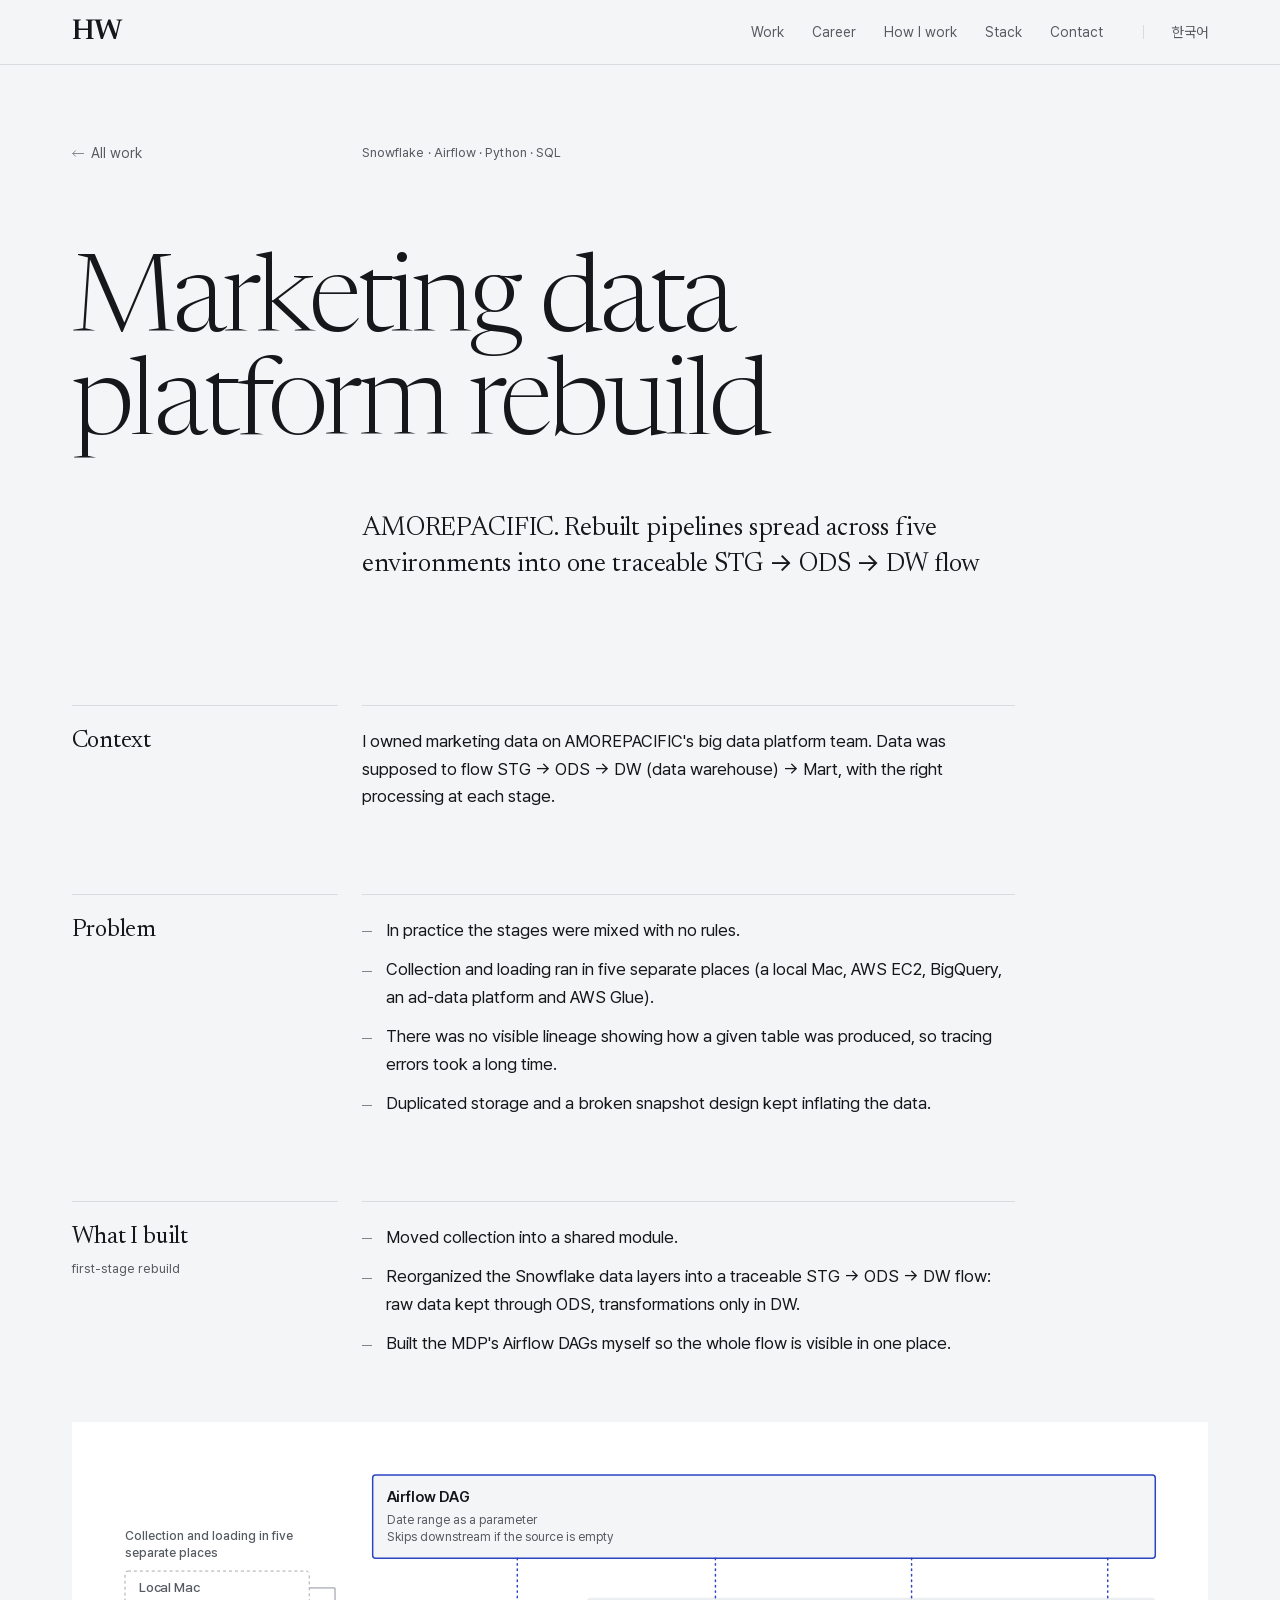
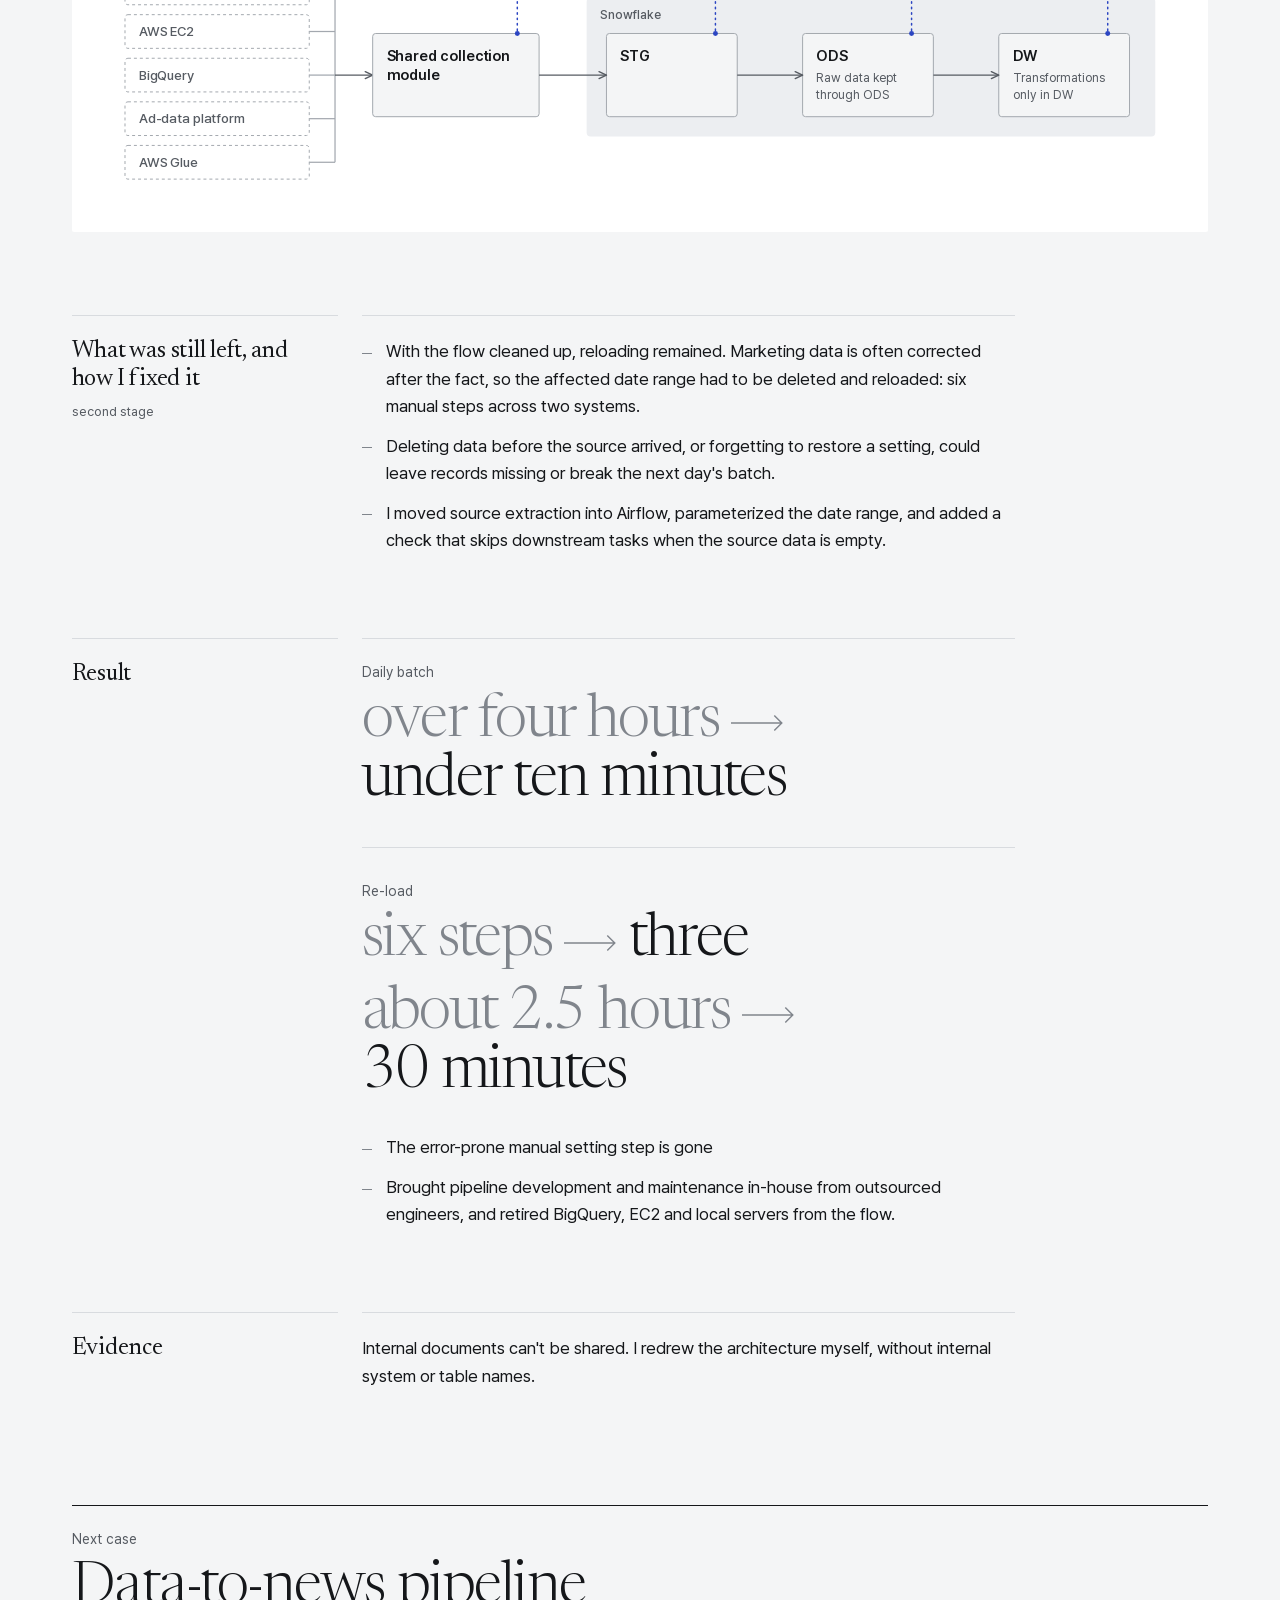
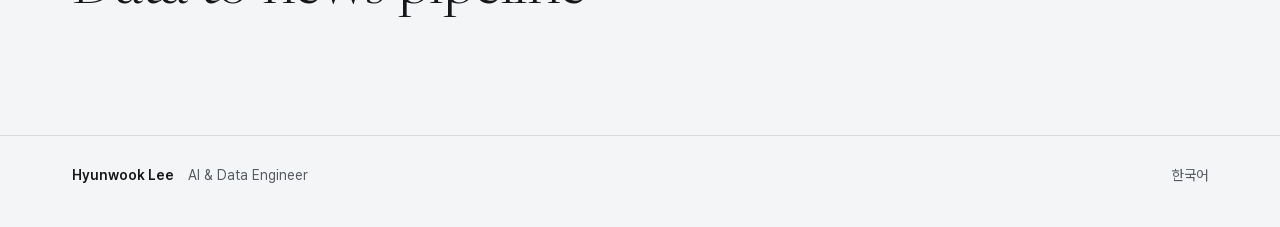
==== commit 987c96a9: "Update portfolio" ====
--- a/en/work/mdp/index.html
+++ b/en/work/mdp/index.html
@@ -44,7 +44,7 @@
     <h1 class="ch-t" lang="en">Marketing data platform rebuild</h1>
     <p class="ch-dek">AMOREPACIFIC. Rebuilt pipelines spread across five environments into one traceable STG → ODS → DW flow</p>
   </header>
-  <section class="cs wrap" data-reveal><h2 class="cs-h">Context</h2><div class="cs-b"><p>I owned marketing data on AMOREPACIFIC&#x27;s big data platform team. Data was supposed to flow STG → ODS → DW (data warehouse) → Mart, with the right processing at each stage.</p></div></section><section class="cs wrap" data-reveal><h2 class="cs-h">Problem</h2><div class="cs-b"><ul class="bul"><li>In practice the stages were mixed with no rules.</li><li>Collection and loading ran in five separate places (a local Mac, AWS EC2, BigQuery, an <span class="nw">ad-data</span> platform and AWS Glue).</li><li>There was no visible lineage showing how a given table was produced, so tracing errors took a long time.</li><li>Duplicated storage and a broken snapshot design kept inflating the data.</li></ul></div></section><section class="cs wrap" data-reveal><h2 class="cs-h">What I built<span class="cs-note">led the first-stage rebuild, with help from colleagues</span></h2><div class="cs-b"><ul class="bul"><li>Moved collection into a shared module.</li><li>Reorganized the Snowflake data layers into a traceable STG → ODS → DW flow: raw data kept through ODS, transformations only in DW.</li><li>Built the MDP&#x27;s Airflow DAGs myself so the whole flow is visible in one place.</li></ul></div><figure class="dg"><svg class="dg-svg dg-w" viewBox="-2 -2 1044 311" width="1044" height="311" role="img" aria-labelledby="dg-mdp-w-title" focusable="false"><title id="dg-mdp-w-title">Marketing data platform rebuild architecture</title><defs><marker id="dg-mdp-w-ah" viewBox="0 0 10 10" refX="8.5" refY="5" markerWidth="8" markerHeight="8" orient="auto-start-reverse"><path d="M1 1.5 L8.5 5 L1 8.5" class="dg-head"/></marker><marker id="dg-mdp-w-aha" viewBox="0 0 10 10" refX="8.5" refY="5" markerWidth="8" markerHeight="8" orient="auto-start-reverse"><path d="M1 1.5 L8.5 5 L1 8.5" class="dg-head dg-head-acc"/></marker></defs><text x="0" y="66" class="dg-cap" text-anchor="start">Collection and loading in five</text><text x="0" y="83" class="dg-cap" text-anchor="start">separate places</text><g class="dg-node dg-muted"><rect x="0" y="97" width="186" height="34" rx="3"/><text x="14" y="118.5" class="dg-t dg-t-sm">Local Mac</text></g><path d="M186 114 L212 114" class="dg-e dg-e-soft"/><g class="dg-node dg-muted"><rect x="0" y="141" width="186" height="34" rx="3"/><text x="14" y="162.5" class="dg-t dg-t-sm">AWS EC2</text></g><path d="M186 158 L212 158" class="dg-e dg-e-soft"/><g class="dg-node dg-muted"><rect x="0" y="185" width="186" height="34" rx="3"/><text x="14" y="206.5" class="dg-t dg-t-sm">BigQuery</text></g><path d="M186 202 L212 202" class="dg-e dg-e-soft"/><g class="dg-node dg-muted"><rect x="0" y="229" width="186" height="34" rx="3"/><text x="14" y="250.5" class="dg-t dg-t-sm">Ad-data platform</text></g><path d="M186 246 L212 246" class="dg-e dg-e-soft"/><g class="dg-node dg-muted"><rect x="0" y="273" width="186" height="34" rx="3"/><text x="14" y="294.5" class="dg-t dg-t-sm">AWS Glue</text></g><path d="M186 290 L212 290" class="dg-e dg-e-soft"/><path d="M212 114 L212 290" class="dg-e dg-e-soft"/><path d="M212 202 L250 202" class="dg-e" marker-end="url(#dg-mdp-w-ah)"/><g class="dg-group"><rect x="466" y="124" width="574" height="140" rx="4"/><text x="480" y="145" class="dg-cap" text-anchor="start">Snowflake</text></g><g class="dg-node dg-plain"><rect x="250" y="160" width="168" height="84" rx="3"/><text x="264" y="187.4" class="dg-t" text-anchor="start">Shared collection</text><text x="264" y="207.4" class="dg-t" text-anchor="start">module</text></g><g class="dg-node dg-plain"><rect x="486" y="160" width="132" height="84" rx="3"/><text x="500" y="187.4" class="dg-t" text-anchor="start">STG</text></g><g class="dg-node dg-plain"><rect x="684" y="160" width="132" height="84" rx="3"/><text x="698" y="187.4" class="dg-t" text-anchor="start">ODS</text><text x="698" y="209.24" class="dg-s" text-anchor="start">Raw data kept</text><text x="698" y="226.24" class="dg-s" text-anchor="start">through ODS</text></g><g class="dg-node dg-plain"><rect x="882" y="160" width="132" height="84" rx="3"/><text x="896" y="187.4" class="dg-t" text-anchor="start">DW</text><text x="896" y="209.24" class="dg-s" text-anchor="start">Transformations</text><text x="896" y="226.24" class="dg-s" text-anchor="start">only in DW</text></g><path d="M418 202 L486 202" class="dg-e" marker-end="url(#dg-mdp-w-ah)"/><path d="M618 202 L684 202" class="dg-e" marker-end="url(#dg-mdp-w-ah)"/><path d="M816 202 L882 202" class="dg-e" marker-end="url(#dg-mdp-w-ah)"/><g class="dg-node dg-accent"><rect x="250" y="0" width="790" height="84" rx="3"/><text x="264" y="27.4" class="dg-t" text-anchor="start">Airflow DAG</text><text x="264" y="49.24" class="dg-s" text-anchor="start">Date range as a parameter</text><text x="264" y="66.24" class="dg-s" text-anchor="start">Skips downstream if the source is empty</text></g><path d="M396 84 L396 160" class="dg-e dg-e-acc dg-dot-line"/><circle cx="396" cy="160" r="2.5" class="dg-dot"/><path d="M596 84 L596 160" class="dg-e dg-e-acc dg-dot-line"/><circle cx="596" cy="160" r="2.5" class="dg-dot"/><path d="M794 84 L794 160" class="dg-e dg-e-acc dg-dot-line"/><circle cx="794" cy="160" r="2.5" class="dg-dot"/><path d="M992 84 L992 160" class="dg-e dg-e-acc dg-dot-line"/><circle cx="992" cy="160" r="2.5" class="dg-dot"/></svg><svg class="dg-svg dg-n" viewBox="-2 -2 344 712" width="344" height="712" role="img" aria-labelledby="dg-mdp-n-title" focusable="false"><title id="dg-mdp-n-title">Marketing data platform rebuild architecture</title><defs><marker id="dg-mdp-n-ah" viewBox="0 0 10 10" refX="8.5" refY="5" markerWidth="8" markerHeight="8" orient="auto-start-reverse"><path d="M1 1.5 L8.5 5 L1 8.5" class="dg-head"/></marker><marker id="dg-mdp-n-aha" viewBox="0 0 10 10" refX="8.5" refY="5" markerWidth="8" markerHeight="8" orient="auto-start-reverse"><path d="M1 1.5 L8.5 5 L1 8.5" class="dg-head dg-head-acc"/></marker></defs><g class="dg-group"><rect x="0" y="0" width="340" height="174" rx="4"/><text x="14" y="21" class="dg-cap" text-anchor="start">Collection and loading in five separate places</text></g><g class="dg-node dg-muted"><rect x="14" y="38" width="148" height="34" rx="3"/><text x="26" y="59.5" class="dg-t dg-t-sm">Local Mac</text></g><g class="dg-node dg-muted"><rect x="178" y="38" width="148" height="34" rx="3"/><text x="190" y="59.5" class="dg-t dg-t-sm">AWS EC2</text></g><g class="dg-node dg-muted"><rect x="14" y="82" width="148" height="34" rx="3"/><text x="26" y="103.5" class="dg-t dg-t-sm">BigQuery</text></g><g class="dg-node dg-muted"><rect x="178" y="82" width="148" height="34" rx="3"/><text x="190" y="103.5" class="dg-t dg-t-sm">Ad-data platform</text></g><g class="dg-node dg-muted"><rect x="14" y="126" width="148" height="34" rx="3"/><text x="26" y="147.5" class="dg-t dg-t-sm">AWS Glue</text></g><path d="M22 174 L22 210" class="dg-e" marker-end="url(#dg-mdp-n-ah)"/><g class="dg-group"><rect x="0" y="292" width="284" height="292" rx="4"/><text x="14" y="313" class="dg-cap" text-anchor="start">Snowflake</text></g><path d="M22 256 L22 292" class="dg-e" marker-end="url(#dg-mdp-n-ah)"/><g class="dg-node dg-plain"><rect x="0" y="210" width="284" height="46" rx="3"/><text x="14" y="237.4" class="dg-t" text-anchor="start">Shared collection module</text></g><g class="dg-node dg-plain"><rect x="14" y="328" width="256" height="46" rx="3"/><text x="28" y="355.4" class="dg-t" text-anchor="start">STG</text></g><g class="dg-node dg-plain"><rect x="14" y="404" width="256" height="67" rx="3"/><text x="28" y="431.4" class="dg-t" text-anchor="start">ODS</text><text x="28" y="453.24" class="dg-s" text-anchor="start">Raw data kept through ODS</text></g><g class="dg-node dg-plain"><rect x="14" y="501" width="256" height="67" rx="3"/><text x="28" y="528.4" class="dg-t" text-anchor="start">DW</text><text x="28" y="550.24" class="dg-s" text-anchor="start">Transformations only in DW</text></g><path d="M36 374 L36 404" class="dg-e" marker-end="url(#dg-mdp-n-ah)"/><path d="M36 471 L36 501" class="dg-e" marker-end="url(#dg-mdp-n-ah)"/><path d="M326 233 L326 624" class="dg-e dg-e-acc dg-dot-line"/><path d="M284 233 L326 233" class="dg-e dg-e-acc dg-dot-line"/><circle cx="284" cy="233" r="2.5" class="dg-dot"/><path d="M270 351 L326 351" class="dg-e dg-e-acc dg-dot-line"/><circle cx="270" cy="351" r="2.5" class="dg-dot"/><path d="M270 437.5 L326 437.5" class="dg-e dg-e-acc dg-dot-line"/><circle cx="270" cy="437.5" r="2.5" class="dg-dot"/><path d="M270 534.5 L326 534.5" class="dg-e dg-e-acc dg-dot-line"/><circle cx="270" cy="534.5" r="2.5" class="dg-dot"/><g class="dg-node dg-accent"><rect x="0" y="624" width="340" height="84" rx="3"/><text x="14" y="651.4" class="dg-t" text-anchor="start">Airflow DAG</text><text x="14" y="673.24" class="dg-s" text-anchor="start">Date range as a parameter</text><text x="14" y="690.24" class="dg-s" text-anchor="start">Skips downstream if the source is empty</text></g></svg></figure></section><section class="cs wrap" data-reveal><h2 class="cs-h">What was still left, and how I fixed it<span class="cs-note">second stage, on my own</span></h2><div class="cs-b"><ul class="bul"><li>With the flow cleaned up, reloading remained. Marketing data is often corrected after the fact, so the affected date range had to be deleted and reloaded: six manual steps across two systems.</li><li>Deleting data before the source arrived, or forgetting to restore a setting, could leave records missing or break the next day&#x27;s batch.</li><li>I moved source extraction into Airflow, parameterized the date range, and added a check that skips downstream tasks when the source data is empty.</li></ul></div></section><section class="cs wrap" data-reveal><h2 class="cs-h">Result</h2><div class="cs-b"><div class="figs"><div class="fig"><p class="fig-label">Daily batch</p><p class="fig-pair"><span class="fig-b">over four hours</span><span class="fig-arrow" aria-hidden="true"></span><span class="vh">→</span><span class="fig-a">under ten minutes</span></p></div><div class="fig"><p class="fig-label">Re-load</p><p class="fig-pair"><span class="fig-b">six steps</span><span class="fig-arrow" aria-hidden="true"></span><span class="vh">→</span><span class="fig-a">three</span></p><p class="fig-pair"><span class="fig-b">about 2.5 hours</span><span class="fig-arrow" aria-hidden="true"></span><span class="vh">→</span><span class="fig-a">30 minutes</span></p></div></div><ul class="bul"><li>The <span class="nw">error-prone</span> manual setting step is gone</li><li>Brought pipeline development and maintenance <span class="nw">in-house</span> from outsourced engineers, and retired BigQuery, EC2 and local servers from the flow.</li></ul></div></section><section class="cs wrap" data-reveal><h2 class="cs-h">Evidence</h2><div class="cs-b"><p>Internal documents can&#x27;t be shared. I redrew the architecture myself, without internal system or table names.</p></div></section>
+  <section class="cs wrap" data-reveal><h2 class="cs-h">Context</h2><div class="cs-b"><p>I owned marketing data on AMOREPACIFIC&#x27;s big data platform team. Data was supposed to flow STG → ODS → DW (data warehouse) → Mart, with the right processing at each stage.</p></div></section><section class="cs wrap" data-reveal><h2 class="cs-h">Problem</h2><div class="cs-b"><ul class="bul"><li>In practice the stages were mixed with no rules.</li><li>Collection and loading ran in five separate places (a local Mac, AWS EC2, BigQuery, an <span class="nw">ad-data</span> platform and AWS Glue).</li><li>There was no visible lineage showing how a given table was produced, so tracing errors took a long time.</li><li>Duplicated storage and a broken snapshot design kept inflating the data.</li></ul></div></section><section class="cs wrap" data-reveal><h2 class="cs-h">What I built<span class="cs-note">first-stage rebuild</span></h2><div class="cs-b"><ul class="bul"><li>Moved collection into a shared module.</li><li>Reorganized the Snowflake data layers into a traceable STG → ODS → DW flow: raw data kept through ODS, transformations only in DW.</li><li>Built the MDP&#x27;s Airflow DAGs myself so the whole flow is visible in one place.</li></ul></div><figure class="dg"><svg class="dg-svg dg-w" viewBox="-2 -2 1044 311" width="1044" height="311" role="img" aria-labelledby="dg-mdp-w-title" focusable="false"><title id="dg-mdp-w-title">Marketing data platform rebuild architecture</title><defs><marker id="dg-mdp-w-ah" viewBox="0 0 10 10" refX="8.5" refY="5" markerWidth="8" markerHeight="8" orient="auto-start-reverse"><path d="M1 1.5 L8.5 5 L1 8.5" class="dg-head"/></marker><marker id="dg-mdp-w-aha" viewBox="0 0 10 10" refX="8.5" refY="5" markerWidth="8" markerHeight="8" orient="auto-start-reverse"><path d="M1 1.5 L8.5 5 L1 8.5" class="dg-head dg-head-acc"/></marker></defs><text x="0" y="66" class="dg-cap" text-anchor="start">Collection and loading in five</text><text x="0" y="83" class="dg-cap" text-anchor="start">separate places</text><g class="dg-node dg-muted"><rect x="0" y="97" width="186" height="34" rx="3"/><text x="14" y="118.5" class="dg-t dg-t-sm">Local Mac</text></g><path d="M186 114 L212 114" class="dg-e dg-e-soft"/><g class="dg-node dg-muted"><rect x="0" y="141" width="186" height="34" rx="3"/><text x="14" y="162.5" class="dg-t dg-t-sm">AWS EC2</text></g><path d="M186 158 L212 158" class="dg-e dg-e-soft"/><g class="dg-node dg-muted"><rect x="0" y="185" width="186" height="34" rx="3"/><text x="14" y="206.5" class="dg-t dg-t-sm">BigQuery</text></g><path d="M186 202 L212 202" class="dg-e dg-e-soft"/><g class="dg-node dg-muted"><rect x="0" y="229" width="186" height="34" rx="3"/><text x="14" y="250.5" class="dg-t dg-t-sm">Ad-data platform</text></g><path d="M186 246 L212 246" class="dg-e dg-e-soft"/><g class="dg-node dg-muted"><rect x="0" y="273" width="186" height="34" rx="3"/><text x="14" y="294.5" class="dg-t dg-t-sm">AWS Glue</text></g><path d="M186 290 L212 290" class="dg-e dg-e-soft"/><path d="M212 114 L212 290" class="dg-e dg-e-soft"/><path d="M212 202 L250 202" class="dg-e" marker-end="url(#dg-mdp-w-ah)"/><g class="dg-group"><rect x="466" y="124" width="574" height="140" rx="4"/><text x="480" y="145" class="dg-cap" text-anchor="start">Snowflake</text></g><g class="dg-node dg-plain"><rect x="250" y="160" width="168" height="84" rx="3"/><text x="264" y="187.4" class="dg-t" text-anchor="start">Shared collection</text><text x="264" y="207.4" class="dg-t" text-anchor="start">module</text></g><g class="dg-node dg-plain"><rect x="486" y="160" width="132" height="84" rx="3"/><text x="500" y="187.4" class="dg-t" text-anchor="start">STG</text></g><g class="dg-node dg-plain"><rect x="684" y="160" width="132" height="84" rx="3"/><text x="698" y="187.4" class="dg-t" text-anchor="start">ODS</text><text x="698" y="209.24" class="dg-s" text-anchor="start">Raw data kept</text><text x="698" y="226.24" class="dg-s" text-anchor="start">through ODS</text></g><g class="dg-node dg-plain"><rect x="882" y="160" width="132" height="84" rx="3"/><text x="896" y="187.4" class="dg-t" text-anchor="start">DW</text><text x="896" y="209.24" class="dg-s" text-anchor="start">Transformations</text><text x="896" y="226.24" class="dg-s" text-anchor="start">only in DW</text></g><path d="M418 202 L486 202" class="dg-e" marker-end="url(#dg-mdp-w-ah)"/><path d="M618 202 L684 202" class="dg-e" marker-end="url(#dg-mdp-w-ah)"/><path d="M816 202 L882 202" class="dg-e" marker-end="url(#dg-mdp-w-ah)"/><g class="dg-node dg-accent"><rect x="250" y="0" width="790" height="84" rx="3"/><text x="264" y="27.4" class="dg-t" text-anchor="start">Airflow DAG</text><text x="264" y="49.24" class="dg-s" text-anchor="start">Date range as a parameter</text><text x="264" y="66.24" class="dg-s" text-anchor="start">Skips downstream if the source is empty</text></g><path d="M396 84 L396 160" class="dg-e dg-e-acc dg-dot-line"/><circle cx="396" cy="160" r="2.5" class="dg-dot"/><path d="M596 84 L596 160" class="dg-e dg-e-acc dg-dot-line"/><circle cx="596" cy="160" r="2.5" class="dg-dot"/><path d="M794 84 L794 160" class="dg-e dg-e-acc dg-dot-line"/><circle cx="794" cy="160" r="2.5" class="dg-dot"/><path d="M992 84 L992 160" class="dg-e dg-e-acc dg-dot-line"/><circle cx="992" cy="160" r="2.5" class="dg-dot"/></svg><svg class="dg-svg dg-n" viewBox="-2 -2 344 712" width="344" height="712" role="img" aria-labelledby="dg-mdp-n-title" focusable="false"><title id="dg-mdp-n-title">Marketing data platform rebuild architecture</title><defs><marker id="dg-mdp-n-ah" viewBox="0 0 10 10" refX="8.5" refY="5" markerWidth="8" markerHeight="8" orient="auto-start-reverse"><path d="M1 1.5 L8.5 5 L1 8.5" class="dg-head"/></marker><marker id="dg-mdp-n-aha" viewBox="0 0 10 10" refX="8.5" refY="5" markerWidth="8" markerHeight="8" orient="auto-start-reverse"><path d="M1 1.5 L8.5 5 L1 8.5" class="dg-head dg-head-acc"/></marker></defs><g class="dg-group"><rect x="0" y="0" width="340" height="174" rx="4"/><text x="14" y="21" class="dg-cap" text-anchor="start">Collection and loading in five separate places</text></g><g class="dg-node dg-muted"><rect x="14" y="38" width="148" height="34" rx="3"/><text x="26" y="59.5" class="dg-t dg-t-sm">Local Mac</text></g><g class="dg-node dg-muted"><rect x="178" y="38" width="148" height="34" rx="3"/><text x="190" y="59.5" class="dg-t dg-t-sm">AWS EC2</text></g><g class="dg-node dg-muted"><rect x="14" y="82" width="148" height="34" rx="3"/><text x="26" y="103.5" class="dg-t dg-t-sm">BigQuery</text></g><g class="dg-node dg-muted"><rect x="178" y="82" width="148" height="34" rx="3"/><text x="190" y="103.5" class="dg-t dg-t-sm">Ad-data platform</text></g><g class="dg-node dg-muted"><rect x="14" y="126" width="148" height="34" rx="3"/><text x="26" y="147.5" class="dg-t dg-t-sm">AWS Glue</text></g><path d="M22 174 L22 210" class="dg-e" marker-end="url(#dg-mdp-n-ah)"/><g class="dg-group"><rect x="0" y="292" width="284" height="292" rx="4"/><text x="14" y="313" class="dg-cap" text-anchor="start">Snowflake</text></g><path d="M22 256 L22 292" class="dg-e" marker-end="url(#dg-mdp-n-ah)"/><g class="dg-node dg-plain"><rect x="0" y="210" width="284" height="46" rx="3"/><text x="14" y="237.4" class="dg-t" text-anchor="start">Shared collection module</text></g><g class="dg-node dg-plain"><rect x="14" y="328" width="256" height="46" rx="3"/><text x="28" y="355.4" class="dg-t" text-anchor="start">STG</text></g><g class="dg-node dg-plain"><rect x="14" y="404" width="256" height="67" rx="3"/><text x="28" y="431.4" class="dg-t" text-anchor="start">ODS</text><text x="28" y="453.24" class="dg-s" text-anchor="start">Raw data kept through ODS</text></g><g class="dg-node dg-plain"><rect x="14" y="501" width="256" height="67" rx="3"/><text x="28" y="528.4" class="dg-t" text-anchor="start">DW</text><text x="28" y="550.24" class="dg-s" text-anchor="start">Transformations only in DW</text></g><path d="M36 374 L36 404" class="dg-e" marker-end="url(#dg-mdp-n-ah)"/><path d="M36 471 L36 501" class="dg-e" marker-end="url(#dg-mdp-n-ah)"/><path d="M326 233 L326 624" class="dg-e dg-e-acc dg-dot-line"/><path d="M284 233 L326 233" class="dg-e dg-e-acc dg-dot-line"/><circle cx="284" cy="233" r="2.5" class="dg-dot"/><path d="M270 351 L326 351" class="dg-e dg-e-acc dg-dot-line"/><circle cx="270" cy="351" r="2.5" class="dg-dot"/><path d="M270 437.5 L326 437.5" class="dg-e dg-e-acc dg-dot-line"/><circle cx="270" cy="437.5" r="2.5" class="dg-dot"/><path d="M270 534.5 L326 534.5" class="dg-e dg-e-acc dg-dot-line"/><circle cx="270" cy="534.5" r="2.5" class="dg-dot"/><g class="dg-node dg-accent"><rect x="0" y="624" width="340" height="84" rx="3"/><text x="14" y="651.4" class="dg-t" text-anchor="start">Airflow DAG</text><text x="14" y="673.24" class="dg-s" text-anchor="start">Date range as a parameter</text><text x="14" y="690.24" class="dg-s" text-anchor="start">Skips downstream if the source is empty</text></g></svg></figure></section><section class="cs wrap" data-reveal><h2 class="cs-h">What was still left, and how I fixed it<span class="cs-note">second stage</span></h2><div class="cs-b"><ul class="bul"><li>With the flow cleaned up, reloading remained. Marketing data is often corrected after the fact, so the affected date range had to be deleted and reloaded: six manual steps across two systems.</li><li>Deleting data before the source arrived, or forgetting to restore a setting, could leave records missing or break the next day&#x27;s batch.</li><li>I moved source extraction into Airflow, parameterized the date range, and added a check that skips downstream tasks when the source data is empty.</li></ul></div></section><section class="cs wrap" data-reveal><h2 class="cs-h">Result</h2><div class="cs-b"><div class="figs"><div class="fig"><p class="fig-label">Daily batch</p><p class="fig-pair"><span class="fig-b">over four hours</span><span class="fig-arrow" aria-hidden="true"></span><span class="vh">→</span><span class="fig-a">under ten minutes</span></p></div><div class="fig"><p class="fig-label">Re-load</p><p class="fig-pair"><span class="fig-b">six steps</span><span class="fig-arrow" aria-hidden="true"></span><span class="vh">→</span><span class="fig-a">three</span></p><p class="fig-pair"><span class="fig-b">about 2.5 hours</span><span class="fig-arrow" aria-hidden="true"></span><span class="vh">→</span><span class="fig-a">30 minutes</span></p></div></div><ul class="bul"><li>The <span class="nw">error-prone</span> manual setting step is gone</li><li>Brought pipeline development and maintenance <span class="nw">in-house</span> from outsourced engineers, and retired BigQuery, EC2 and local servers from the flow.</li></ul></div></section><section class="cs wrap" data-reveal><h2 class="cs-h">Evidence</h2><div class="cs-b"><p>Internal documents can&#x27;t be shared. I redrew the architecture myself, without internal system or table names.</p></div></section>
   <nav class="nx wrap" aria-label="Next case">
     <a href="../syndicator/"><span>Next case</span><strong lang="en">Data-to-news pipeline</strong></a>
   </nav>
--- a/assets/css/site.css
+++ b/assets/css/site.css
@@ -23,7 +23,7 @@
   --raised: #ffffff;
   --ink: #15171a;
   --ink-2: #565b62;
-  --ink-3: #8a8f96;
+  --ink-3: #80858c; /* large-text contrast >= 3:1 on paper (WCAG AA) */
   --rule: #d8dbdf;
   --accent: #2b45c2;
   --dg-fill: #f4f5f6;
